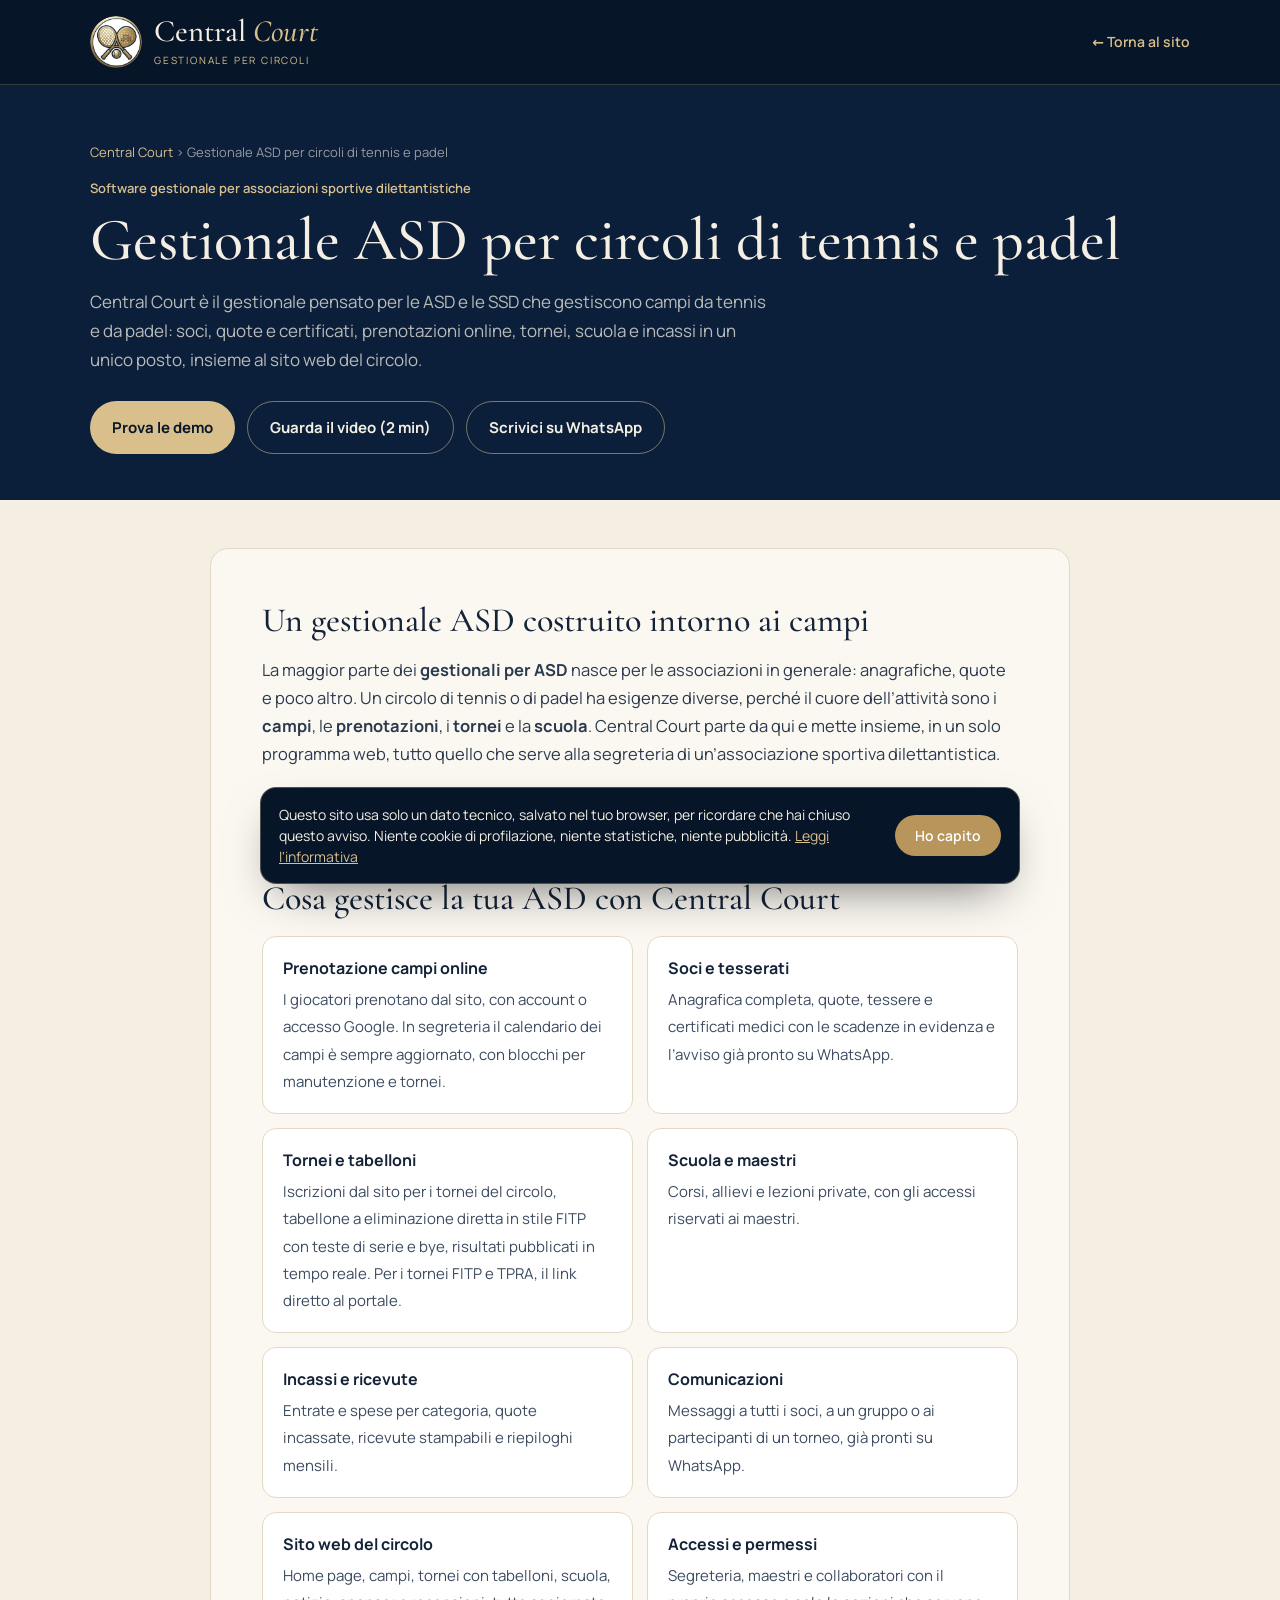
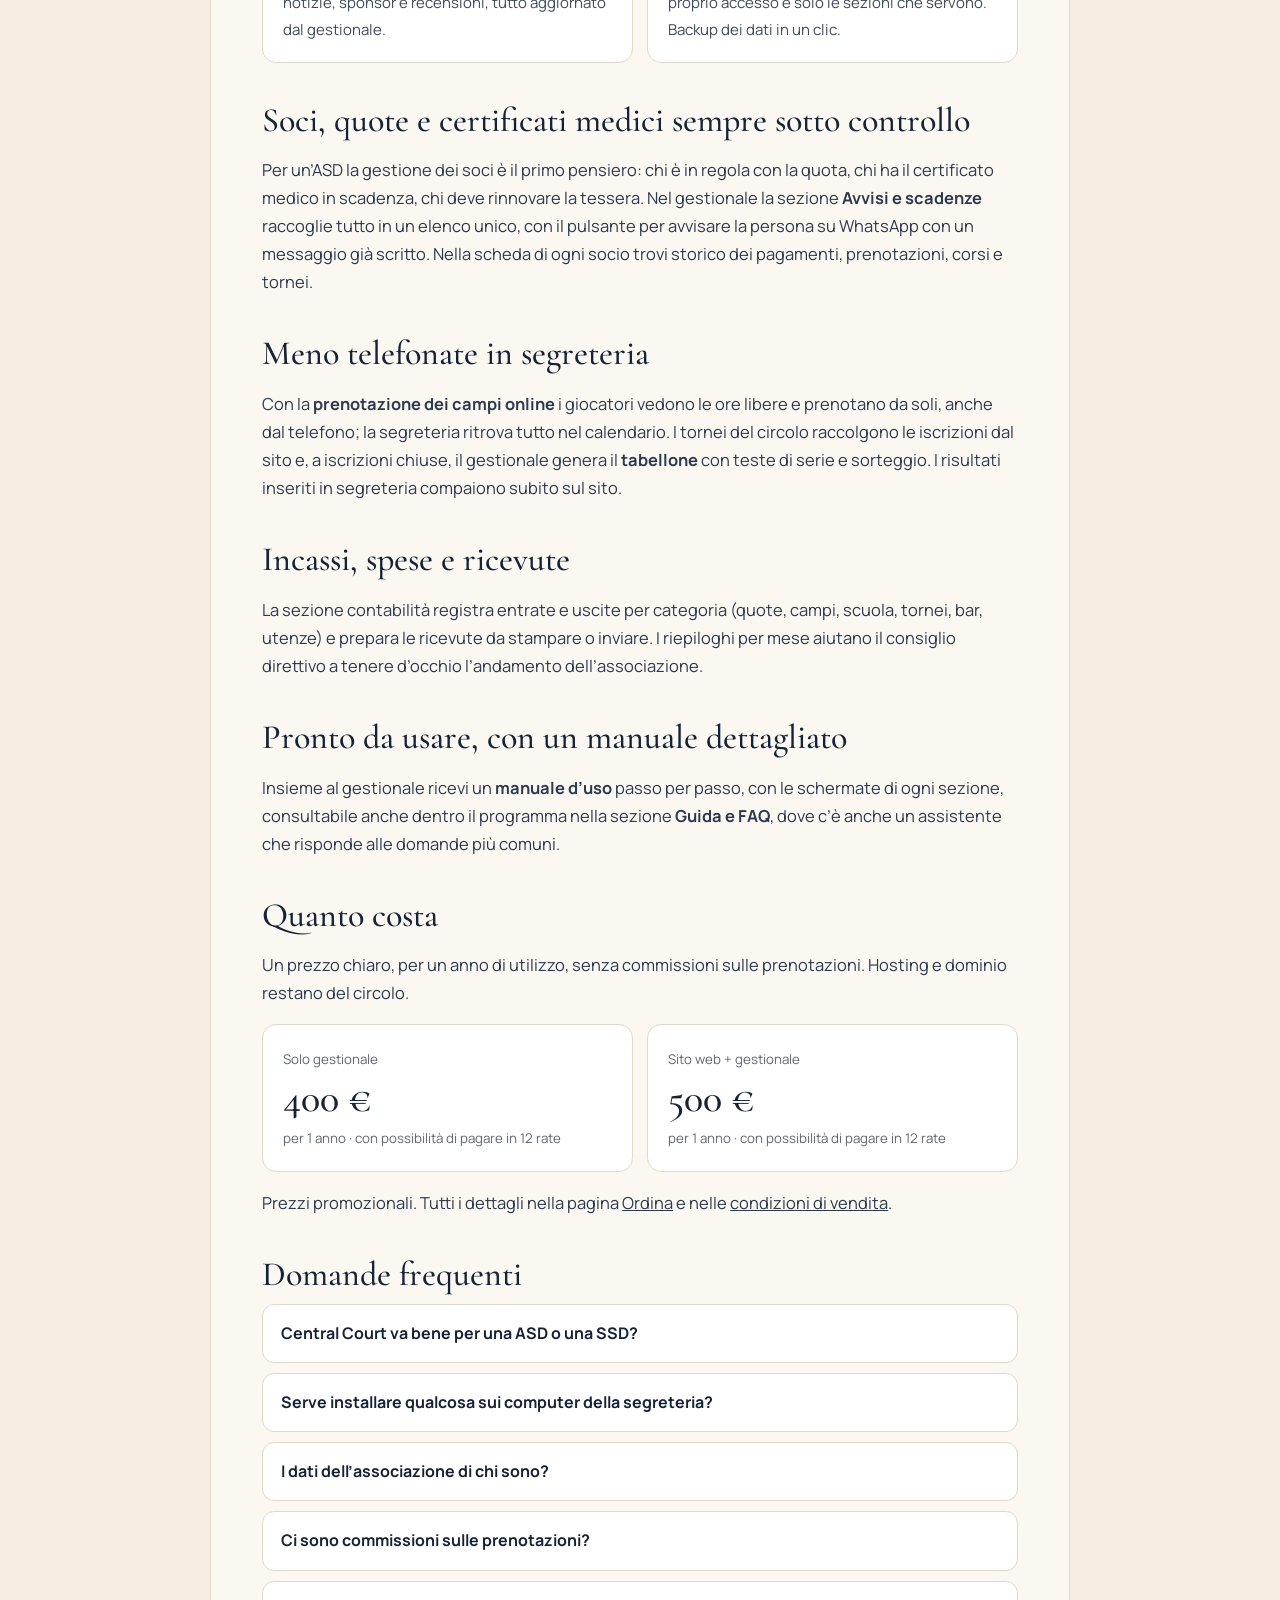
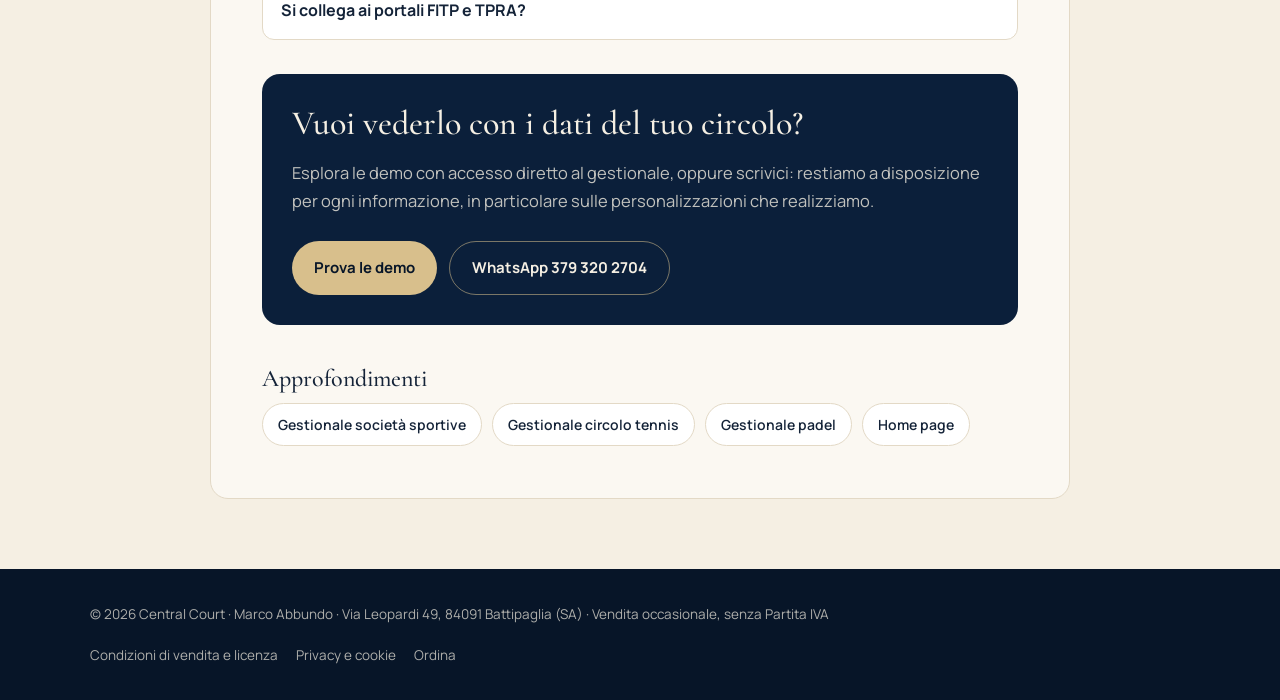
==== gestionale-asd/index.html @ caa9c9d4 "SEO: pagine Gestionale ASD, società sportive, circolo tennis e padel Co-Authored-By: Claude Opus 5.5" ====
<!DOCTYPE html>
<html lang="it">
<head>
<meta charset="utf-8">
<meta name="viewport" content="width=device-width,initial-scale=1">
<title>Gestionale ASD per circoli di tennis e padel · Central Court</title>
<meta name="description" content="Gestionale per ASD e SSD sportive: soci, quote, certificati medici, prenotazione campi online, tornei con tabellone, scuola, incassi e sito web. 400 € per un anno.">
<link rel="canonical" href="https://www.centralcourt.it/gestionale-asd/">
<meta name="robots" content="index,follow,max-image-preview:large">
<meta property="og:title" content="Gestionale ASD per circoli di tennis e padel · Central Court"><meta property="og:description" content="Gestionale per ASD e SSD sportive: soci, quote, certificati medici, prenotazione campi online, tornei con tabellone, scuola, incassi e sito web. 400 € per un anno."><meta property="og:image" content="https://www.centralcourt.it/img/og-central-court.jpg"><meta property="og:url" content="https://www.centralcourt.it/gestionale-asd/"><meta property="og:type" content="website"><meta property="og:locale" content="it_IT"><meta property="og:site_name" content="Central Court">
<meta name="twitter:card" content="summary_large_image">
<link rel="icon" type="image/png" href="/img/favicon.png">
<link href="/fonts/fonts.css" rel="stylesheet">
<style>
:root{--navy:#0b1f3a;--deep:#071528;--cream:#f5efe3;--paper:#fbf8f2;--gold:#b8955a;--gold2:#d8bf8c;--ink:#142338;--soft:#5d6878;--line:#e3d9c6;--serif:'Cormorant Garamond',Georgia,serif;--sans:'Manrope',system-ui,-apple-system,'Segoe UI',sans-serif}
*{box-sizing:border-box}html{scroll-behavior:smooth}
body{margin:0;background:var(--cream);color:var(--ink);font:16px/1.7 var(--sans);-webkit-font-smoothing:antialiased}
a{color:inherit}.wrap{width:min(1100px,100% - 2*max(5vw,16px));margin:0 auto}
.top{background:var(--deep);border-bottom:1px solid rgba(216,191,140,.22)}
.top .wrap{display:flex;align-items:center;justify-content:space-between;height:84px;gap:16px}
.logo{display:flex;align-items:center;gap:12px;text-decoration:none;color:var(--cream)}
.logo img{width:52px;height:52px;border-radius:50%}
.logo b{font:500 31px/1 var(--serif);display:block}.logo b em{font-style:italic;color:var(--gold2)}.logo small{font-size:10px;letter-spacing:.18em;text-transform:uppercase;color:var(--gold2);display:block;margin-top:5px}
.back{color:var(--gold2);text-decoration:none;font-size:14px;font-weight:600}.back:hover{color:#fff}
.hero{background:var(--navy);color:var(--cream);padding:56px 0 46px}
.kick{font-size:13px;font-weight:600;color:var(--gold2);margin:0 0 10px}
h1{font:500 clamp(38px,5vw,60px)/1.05 var(--serif);margin:0}
.hero p.l{color:rgba(245,239,227,.75);max-width:680px;margin:16px 0 0;font-size:17px}
.lay{display:grid;grid-template-columns:240px 1fr;gap:48px;padding:48px 0 70px;align-items:start}
.toc{position:sticky;top:20px;font-size:14px;border-left:2px solid var(--line);padding-left:16px}
.toc b{display:block;font-size:12px;letter-spacing:.12em;text-transform:uppercase;color:var(--gold);margin-bottom:8px}
.toc a{display:block;text-decoration:none;color:var(--soft);padding:4px 0;line-height:1.35}.toc a:hover{color:var(--ink)}
.doc{background:var(--paper);border:1px solid var(--line);border-radius:18px;padding:clamp(24px,4vw,48px)}
.doc h2{font:500 30px/1.15 var(--serif);margin:38px 0 10px;scroll-margin-top:20px}.doc h2:first-child{margin-top:0}
.doc h3{font-size:16px;margin:22px 0 4px}
.doc p,.doc li{color:#2b3a4f}.doc ul{padding-left:20px}.doc li{margin:4px 0}
.box{background:#fff;border:1px solid var(--line);border-left:4px solid var(--gold);border-radius:10px;padding:16px 20px;margin:16px 0}
.box p{margin:4px 0}
table{width:100%;border-collapse:collapse;margin:12px 0;font-size:15px}td,th{border-bottom:1px solid var(--line);padding:9px 8px;text-align:left;vertical-align:top}th{font-size:12.5px;letter-spacing:.06em;text-transform:uppercase;color:var(--soft)}
.ph{background:#fde9b8;color:#142338;padding:0 4px;border-radius:4px}
.lay.one{grid-template-columns:1fr;max-width:860px}
.agg{color:var(--soft);font-size:14px;margin-top:30px}
footer{background:var(--deep);color:rgba(245,239,227,.7);padding:34px 0;font-size:13.5px}
footer .wrap{display:flex;justify-content:space-between;gap:18px;flex-wrap:wrap}footer a{text-decoration:none}footer a:hover{color:var(--gold2)}
footer nav{display:flex;gap:18px;flex-wrap:wrap}
.ck{position:fixed;left:16px;right:16px;bottom:16px;z-index:90;max-width:760px;margin:0 auto;background:var(--deep);color:var(--cream);border:1px solid rgba(216,191,140,.35);border-radius:16px;padding:16px 18px;display:none;gap:16px;align-items:center;box-shadow:0 20px 50px -20px rgba(0,0,0,.6);font-size:14px;line-height:1.5}
.ck.on{display:flex}.ck p{margin:0;flex:1}.ck a{color:var(--gold2)}
.ck button{background:var(--gold);color:#fff;border:0;border-radius:999px;padding:11px 20px;font:600 14px var(--sans);cursor:pointer;white-space:nowrap}
@media(max-width:820px){.lay{grid-template-columns:1fr}.toc{position:static}.ck{flex-direction:column;align-items:stretch}}

.lp .doc{padding:clamp(24px,4vw,52px)}.lp .doc h2{font-size:34px}.lp .doc p{font-size:16.5px}
.ctas{display:flex;flex-wrap:wrap;gap:12px;margin-top:26px}.ctas a{display:inline-flex;align-items:center;gap:8px;padding:13px 22px;border-radius:999px;font-weight:700;text-decoration:none;font-size:15px}
.ctas .p{background:var(--gold2);color:var(--deep)}.ctas .s{border:1px solid rgba(216,191,140,.55);color:var(--cream)}.ctas .s:hover{background:rgba(255,255,255,.06)}
.feat{display:grid;grid-template-columns:repeat(2,minmax(0,1fr));gap:14px;margin:18px 0 8px}.feat div{background:#fff;border:1px solid var(--line);border-radius:14px;padding:18px 20px}.feat b{display:block;font-size:16px;margin-bottom:4px;color:var(--ink)}.feat span{color:#3c4b60;font-size:15px;line-height:1.55}
.prz{display:grid;grid-template-columns:1fr 1fr;gap:14px;margin:16px 0}.prz div{background:#fff;border:1px solid var(--line);border-radius:14px;padding:20px}.prz b{font:500 40px/1 var(--serif);display:block;margin:6px 0}.prz small{color:var(--soft)}
.faq details{background:#fff;border:1px solid var(--line);border-radius:12px;margin:10px 0;padding:0 18px}.faq summary{cursor:pointer;font-weight:700;padding:15px 0;list-style:none}.faq summary::-webkit-details-marker{display:none}.faq details p{margin:0 0 15px}
.band{background:var(--navy);color:var(--cream);border-radius:18px;padding:30px;margin-top:34px}.band h2{color:var(--cream);margin:0 0 6px!important}.band p{color:rgba(245,239,227,.78)!important}
.rel{display:flex;flex-wrap:wrap;gap:10px;margin-top:10px}.rel a{border:1px solid var(--line);background:#fff;border-radius:999px;padding:9px 15px;text-decoration:none;font-weight:600;font-size:14px}
.crumb{font-size:13px;color:rgba(245,239,227,.6);margin:0 0 14px}.crumb a{color:var(--gold2);text-decoration:none}
@media(max-width:760px){.feat,.prz{grid-template-columns:1fr}}
</style>
<script type="application/ld+json">[{"@context": "https://schema.org", "@type": "BreadcrumbList", "itemListElement": [{"@type": "ListItem", "position": 1, "name": "Central Court", "item": "https://www.centralcourt.it/"}, {"@type": "ListItem", "position": 2, "name": "Gestionale ASD per circoli di tennis e padel", "item": "https://www.centralcourt.it/gestionale-asd/"}]}, {"@context": "https://schema.org", "@type": "FAQPage", "mainEntity": [{"@type": "Question", "name": "Central Court va bene per una ASD o una SSD?", "acceptedAnswer": {"@type": "Answer", "text": "Sì. È pensato per associazioni e società sportive dilettantistiche che gestiscono campi da tennis e da padel: soci, quote, certificati, prenotazioni, tornei, scuola e incassi."}}, {"@type": "Question", "name": "Serve installare qualcosa sui computer della segreteria?", "acceptedAnswer": {"@type": "Answer", "text": "No. Gestionale e sito sono online sull’hosting del circolo e si usano dal browser, da computer, tablet e telefono."}}, {"@type": "Question", "name": "I dati dell’associazione di chi sono?", "acceptedAnswer": {"@type": "Answer", "text": "Del circolo. Restano sul suo hosting e dal gestionale si scarica in ogni momento una copia completa."}}, {"@type": "Question", "name": "Ci sono commissioni sulle prenotazioni?", "acceptedAnswer": {"@type": "Answer", "text": "No. Si paga solo l’anno di utilizzo: 400 € il gestionale, 500 € sito e gestionale, anche in 12 rate."}}, {"@type": "Question", "name": "Si collega ai portali FITP e TPRA?", "acceptedAnswer": {"@type": "Answer", "text": "Per i tornei federali il gestionale pubblica il collegamento diretto alla pagina del torneo sul portale FITP o TPRA, dove i giocatori si iscrivono. I portali federali non offrono un collegamento automatico per programmi esterni."}}]}, {"@context": "https://schema.org", "@type": "SoftwareApplication", "name": "Central Court", "applicationCategory": "BusinessApplication", "operatingSystem": "Web", "url": "https://www.centralcourt.it/gestionale-asd/", "description": "Gestionale per ASD e SSD sportive: soci, quote, certificati medici, prenotazione campi online, tornei con tabellone, scuola, incassi e sito web. 400 € per un anno.", "offers": [{"@type": "Offer", "name": "Gestionale", "price": "400", "priceCurrency": "EUR"}, {"@type": "Offer", "name": "Sito web e gestionale", "price": "500", "priceCurrency": "EUR"}]}]</script>
</head>
<body class="lp">
<header class="top"><div class="wrap"><a class="logo" href="/"><img src="/img/cc-logo-160.webp" alt="Logo Central Court" width="42" height="42"><span><b>Central <em>Court</em></b><small>Gestionale per circoli</small></span></a><a class="back" href="/">← Torna al sito</a></div></header>
<section class="hero"><div class="wrap"><p class="crumb"><a href="/">Central Court</a> › Gestionale ASD per circoli di tennis e padel</p><p class="kick">Software gestionale per associazioni sportive dilettantistiche</p><h1>Gestionale ASD per circoli di tennis e padel</h1><p class="l">Central Court è il gestionale pensato per le ASD e le SSD che gestiscono campi da tennis e da padel: soci, quote e certificati, prenotazioni online, tornei, scuola e incassi in un unico posto, insieme al sito web del circolo.</p>
<div class="ctas"><a class="p" href="/#edizioni">Prova le demo</a><a class="s" href="/video/">Guarda il video (2 min)</a><a class="s" href="https://wa.me/393793202704?text=Ciao%2C%20vorrei%20informazioni%20su%20Central%20Court%20per%20il%20mio%20circolo" target="_blank" rel="noopener">Scrivici su WhatsApp</a></div></div></section>
<div class="wrap lay one"><article class="doc"><h2 id="cosa">Un gestionale ASD costruito intorno ai campi</h2>
<p>La maggior parte dei <b>gestionali per ASD</b> nasce per le associazioni in generale: anagrafiche, quote e poco altro. Un circolo di tennis o di padel ha esigenze diverse, perché il cuore dell’attività sono i <b>campi</b>, le <b>prenotazioni</b>, i <b>tornei</b> e la <b>scuola</b>. Central Court parte da qui e mette insieme, in un solo programma web, tutto quello che serve alla segreteria di un’associazione sportiva dilettantistica.</p>
<p>Si usa dal computer della segreteria, dal tablet o dal telefono, senza installare nulla: il gestionale e il sito sono online sull’hosting del circolo, che resta proprietario dei suoi dati.</p>
<h2 id="funzioni">Cosa gestisce la tua ASD con Central Court</h2><div class="feat"><div><b>Prenotazione campi online</b><span>I giocatori prenotano dal sito, con account o accesso Google. In segreteria il calendario dei campi è sempre aggiornato, con blocchi per manutenzione e tornei.</span></div><div><b>Soci e tesserati</b><span>Anagrafica completa, quote, tessere e certificati medici con le scadenze in evidenza e l’avviso già pronto su WhatsApp.</span></div><div><b>Tornei e tabelloni</b><span>Iscrizioni dal sito per i tornei del circolo, tabellone a eliminazione diretta in stile FITP con teste di serie e bye, risultati pubblicati in tempo reale. Per i tornei FITP e TPRA, il link diretto al portale.</span></div><div><b>Scuola e maestri</b><span>Corsi, allievi e lezioni private, con gli accessi riservati ai maestri.</span></div><div><b>Incassi e ricevute</b><span>Entrate e spese per categoria, quote incassate, ricevute stampabili e riepiloghi mensili.</span></div><div><b>Comunicazioni</b><span>Messaggi a tutti i soci, a un gruppo o ai partecipanti di un torneo, già pronti su WhatsApp.</span></div><div><b>Sito web del circolo</b><span>Home page, campi, tornei con tabelloni, scuola, notizie, sponsor e recensioni, tutto aggiornato dal gestionale.</span></div><div><b>Accessi e permessi</b><span>Segreteria, maestri e collaboratori con il proprio accesso e solo le sezioni che servono. Backup dei dati in un clic.</span></div></div>
<h2 id="soci">Soci, quote e certificati medici sempre sotto controllo</h2>
<p>Per un’ASD la gestione dei soci è il primo pensiero: chi è in regola con la quota, chi ha il certificato medico in scadenza, chi deve rinnovare la tessera. Nel gestionale la sezione <b>Avvisi e scadenze</b> raccoglie tutto in un elenco unico, con il pulsante per avvisare la persona su WhatsApp con un messaggio già scritto. Nella scheda di ogni socio trovi storico dei pagamenti, prenotazioni, corsi e tornei.</p>
<h2 id="segreteria">Meno telefonate in segreteria</h2>
<p>Con la <b>prenotazione dei campi online</b> i giocatori vedono le ore libere e prenotano da soli, anche dal telefono; la segreteria ritrova tutto nel calendario. I tornei del circolo raccolgono le iscrizioni dal sito e, a iscrizioni chiuse, il gestionale genera il <b>tabellone</b> con teste di serie e sorteggio. I risultati inseriti in segreteria compaiono subito sul sito.</p>
<h2 id="conti">Incassi, spese e ricevute</h2>
<p>La sezione contabilità registra entrate e uscite per categoria (quote, campi, scuola, tornei, bar, utenze) e prepara le ricevute da stampare o inviare. I riepiloghi per mese aiutano il consiglio direttivo a tenere d’occhio l’andamento dell’associazione.</p>
<h2 id="manuale">Pronto da usare, con un manuale dettagliato</h2>
<p>Insieme al gestionale ricevi un <b>manuale d’uso</b> passo per passo, con le schermate di ogni sezione, consultabile anche dentro il programma nella sezione <b>Guida e FAQ</b>, dove c’è anche un assistente che risponde alle domande più comuni.</p>
<h2 id="prezzi">Quanto costa</h2>
<p>Un prezzo chiaro, per un anno di utilizzo, senza commissioni sulle prenotazioni. Hosting e dominio restano del circolo.</p>
<div class="prz"><div><small>Solo gestionale</small><b>400 €</b><small>per 1 anno · con possibilità di pagare in 12 rate</small></div><div><small>Sito web + gestionale</small><b>500 €</b><small>per 1 anno · con possibilità di pagare in 12 rate</small></div></div>
<p>Prezzi promozionali. Tutti i dettagli nella pagina <a href="/ordina.html">Ordina</a> e nelle <a href="/condizioni-di-vendita.html">condizioni di vendita</a>.</p>
<h2 id="faq">Domande frequenti</h2><div class="faq"><details><summary>Central Court va bene per una ASD o una SSD?</summary><p>Sì. È pensato per associazioni e società sportive dilettantistiche che gestiscono campi da tennis e da padel: soci, quote, certificati, prenotazioni, tornei, scuola e incassi.</p></details><details><summary>Serve installare qualcosa sui computer della segreteria?</summary><p>No. Gestionale e sito sono online sull’hosting del circolo e si usano dal browser, da computer, tablet e telefono.</p></details><details><summary>I dati dell’associazione di chi sono?</summary><p>Del circolo. Restano sul suo hosting e dal gestionale si scarica in ogni momento una copia completa.</p></details><details><summary>Ci sono commissioni sulle prenotazioni?</summary><p>No. Si paga solo l’anno di utilizzo: 400 € il gestionale, 500 € sito e gestionale, anche in 12 rate.</p></details><details><summary>Si collega ai portali FITP e TPRA?</summary><p>Per i tornei federali il gestionale pubblica il collegamento diretto alla pagina del torneo sul portale FITP o TPRA, dove i giocatori si iscrivono. I portali federali non offrono un collegamento automatico per programmi esterni.</p></details></div>
<div class="band"><h2>Vuoi vederlo con i dati del tuo circolo?</h2><p>Esplora le demo con accesso diretto al gestionale, oppure scrivici: restiamo a disposizione per ogni informazione, in particolare sulle personalizzazioni che realizziamo.</p><div class="ctas"><a class="p" href="/#edizioni">Prova le demo</a><a class="s" href="https://wa.me/393793202704?text=Ciao%2C%20vorrei%20informazioni%20su%20Central%20Court%20per%20il%20mio%20circolo" target="_blank" rel="noopener">WhatsApp 379 320 2704</a></div></div>
<h2 id="altro" style="font-size:24px;margin-top:40px">Approfondimenti</h2><div class="rel"><a href="/gestionale-societa-sportive/">Gestionale società sportive</a><a href="/gestionale-circolo-tennis/">Gestionale circolo tennis</a><a href="/gestionale-padel/">Gestionale padel</a><a href="/">Home page</a></div>
</article></div>
<footer><div class="wrap"><span>© 2026 Central Court · Marco Abbundo · Via Leopardi 49, 84091 Battipaglia (SA) · Vendita occasionale, senza Partita IVA</span>
<nav><a href="/condizioni-di-vendita.html">Condizioni di vendita e licenza</a><a href="/privacy.html">Privacy e cookie</a><a href="/ordina.html">Ordina</a></nav></div></footer>
<div class="ck" id="ck" role="dialog" aria-label="Informativa cookie"><p>Questo sito usa solo un dato tecnico, salvato nel tuo browser, per ricordare che hai chiuso questo avviso. Niente cookie di profilazione, niente statistiche, niente pubblicità. <a href="/privacy.html#cookie">Leggi l'informativa</a></p><button id="ckOk">Ho capito</button></div>
<script>{const c=document.getElementById('ck');let ok=false;try{ok=localStorage.getItem('cc_ck')==='1'}catch(e){}if(!ok)c.classList.add('on');document.getElementById('ckOk').onclick=()=>{try{localStorage.setItem('cc_ck','1')}catch(e){}c.classList.remove('on')};document.querySelectorAll('[data-ck]').forEach(a=>a.onclick=e=>{e.preventDefault();c.classList.add('on')})}</script>
</body>
</html>
---- fonts/fonts.css ----
@font-face{font-family:'Cormorant Garamond';font-style:normal;font-weight:400;font-display:swap;src:url(/fonts/cormorant-garamond-latin-400-normal.woff2) format('woff2');unicode-range:U+0000-00FF,U+0131,U+0152-0153,U+02BB-02BC,U+02C6,U+02DA,U+02DC,U+0304,U+0308,U+0329,U+2000-206F,U+20AC,U+2122,U+2191,U+2193,U+2212,U+2215,U+FEFF,U+FFFD}
@font-face{font-family:'Cormorant Garamond';font-style:italic;font-weight:400;font-display:swap;src:url(/fonts/cormorant-garamond-latin-400-italic.woff2) format('woff2');unicode-range:U+0000-00FF,U+0131,U+0152-0153,U+02BB-02BC,U+02C6,U+02DA,U+02DC,U+0304,U+0308,U+0329,U+2000-206F,U+20AC,U+2122,U+2191,U+2193,U+2212,U+2215,U+FEFF,U+FFFD}
@font-face{font-family:'Cormorant Garamond';font-style:normal;font-weight:500;font-display:swap;src:url(/fonts/cormorant-garamond-latin-500-normal.woff2) format('woff2');unicode-range:U+0000-00FF,U+0131,U+0152-0153,U+02BB-02BC,U+02C6,U+02DA,U+02DC,U+0304,U+0308,U+0329,U+2000-206F,U+20AC,U+2122,U+2191,U+2193,U+2212,U+2215,U+FEFF,U+FFFD}
@font-face{font-family:'Cormorant Garamond';font-style:italic;font-weight:500;font-display:swap;src:url(/fonts/cormorant-garamond-latin-500-italic.woff2) format('woff2');unicode-range:U+0000-00FF,U+0131,U+0152-0153,U+02BB-02BC,U+02C6,U+02DA,U+02DC,U+0304,U+0308,U+0329,U+2000-206F,U+20AC,U+2122,U+2191,U+2193,U+2212,U+2215,U+FEFF,U+FFFD}
@font-face{font-family:'Cormorant Garamond';font-style:normal;font-weight:600;font-display:swap;src:url(/fonts/cormorant-garamond-latin-600-normal.woff2) format('woff2');unicode-range:U+0000-00FF,U+0131,U+0152-0153,U+02BB-02BC,U+02C6,U+02DA,U+02DC,U+0304,U+0308,U+0329,U+2000-206F,U+20AC,U+2122,U+2191,U+2193,U+2212,U+2215,U+FEFF,U+FFFD}
@font-face{font-family:'Cormorant Garamond';font-style:italic;font-weight:600;font-display:swap;src:url(/fonts/cormorant-garamond-latin-600-italic.woff2) format('woff2');unicode-range:U+0000-00FF,U+0131,U+0152-0153,U+02BB-02BC,U+02C6,U+02DA,U+02DC,U+0304,U+0308,U+0329,U+2000-206F,U+20AC,U+2122,U+2191,U+2193,U+2212,U+2215,U+FEFF,U+FFFD}
@font-face{font-family:'Manrope';font-style:normal;font-weight:300;font-display:swap;src:url(/fonts/manrope-latin-300-normal.woff2) format('woff2');unicode-range:U+0000-00FF,U+0131,U+0152-0153,U+02BB-02BC,U+02C6,U+02DA,U+02DC,U+0304,U+0308,U+0329,U+2000-206F,U+20AC,U+2122,U+2191,U+2193,U+2212,U+2215,U+FEFF,U+FFFD}
@font-face{font-family:'Manrope';font-style:normal;font-weight:400;font-display:swap;src:url(/fonts/manrope-latin-400-normal.woff2) format('woff2');unicode-range:U+0000-00FF,U+0131,U+0152-0153,U+02BB-02BC,U+02C6,U+02DA,U+02DC,U+0304,U+0308,U+0329,U+2000-206F,U+20AC,U+2122,U+2191,U+2193,U+2212,U+2215,U+FEFF,U+FFFD}
@font-face{font-family:'Manrope';font-style:normal;font-weight:500;font-display:swap;src:url(/fonts/manrope-latin-500-normal.woff2) format('woff2');unicode-range:U+0000-00FF,U+0131,U+0152-0153,U+02BB-02BC,U+02C6,U+02DA,U+02DC,U+0304,U+0308,U+0329,U+2000-206F,U+20AC,U+2122,U+2191,U+2193,U+2212,U+2215,U+FEFF,U+FFFD}
@font-face{font-family:'Manrope';font-style:normal;font-weight:600;font-display:swap;src:url(/fonts/manrope-latin-600-normal.woff2) format('woff2');unicode-range:U+0000-00FF,U+0131,U+0152-0153,U+02BB-02BC,U+02C6,U+02DA,U+02DC,U+0304,U+0308,U+0329,U+2000-206F,U+20AC,U+2122,U+2191,U+2193,U+2212,U+2215,U+FEFF,U+FFFD}
@font-face{font-family:'Manrope';font-style:normal;font-weight:700;font-display:swap;src:url(/fonts/manrope-latin-700-normal.woff2) format('woff2');unicode-range:U+0000-00FF,U+0131,U+0152-0153,U+02BB-02BC,U+02C6,U+02DA,U+02DC,U+0304,U+0308,U+0329,U+2000-206F,U+20AC,U+2122,U+2191,U+2193,U+2212,U+2215,U+FEFF,U+FFFD}
@font-face{font-family:'Bricolage Grotesque';font-style:normal;font-weight:200 800;font-stretch:75% 100%;font-display:swap;src:url(/fonts/bricolage-grotesque-latin-opsz-normal.woff2) format('woff2-variations');unicode-range:U+0000-00FF,U+0131,U+0152-0153,U+02BB-02BC,U+02C6,U+02DA,U+02DC,U+0304,U+0308,U+0329,U+2000-206F,U+20AC,U+2122,U+2191,U+2193,U+2212,U+2215,U+FEFF,U+FFFD}
@font-face{font-family:'Inter';font-style:normal;font-weight:100 900;font-display:swap;src:url(/fonts/inter-latin-wght-normal.woff2) format('woff2-variations');unicode-range:U+0000-00FF,U+0131,U+0152-0153,U+02BB-02BC,U+02C6,U+02DA,U+02DC,U+0304,U+0308,U+0329,U+2000-206F,U+20AC,U+2122,U+2191,U+2193,U+2212,U+2215,U+FEFF,U+FFFD}
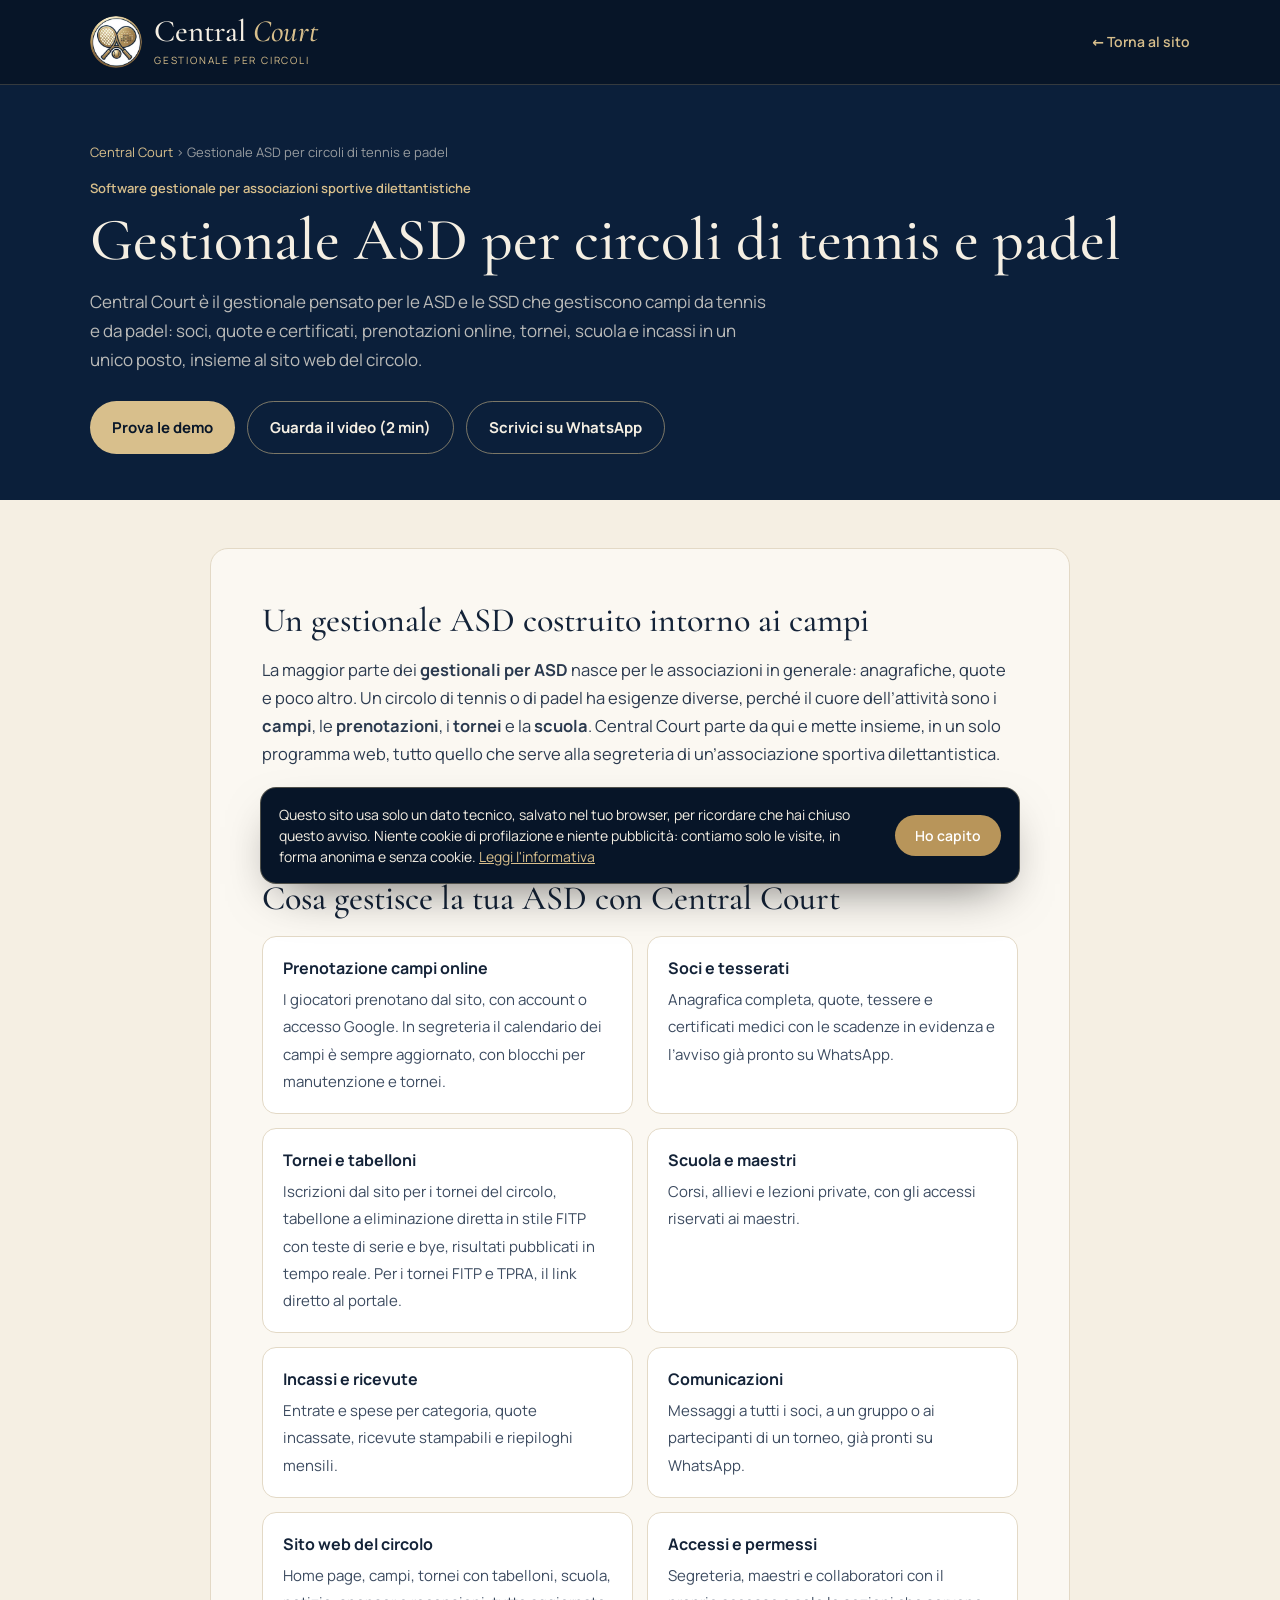
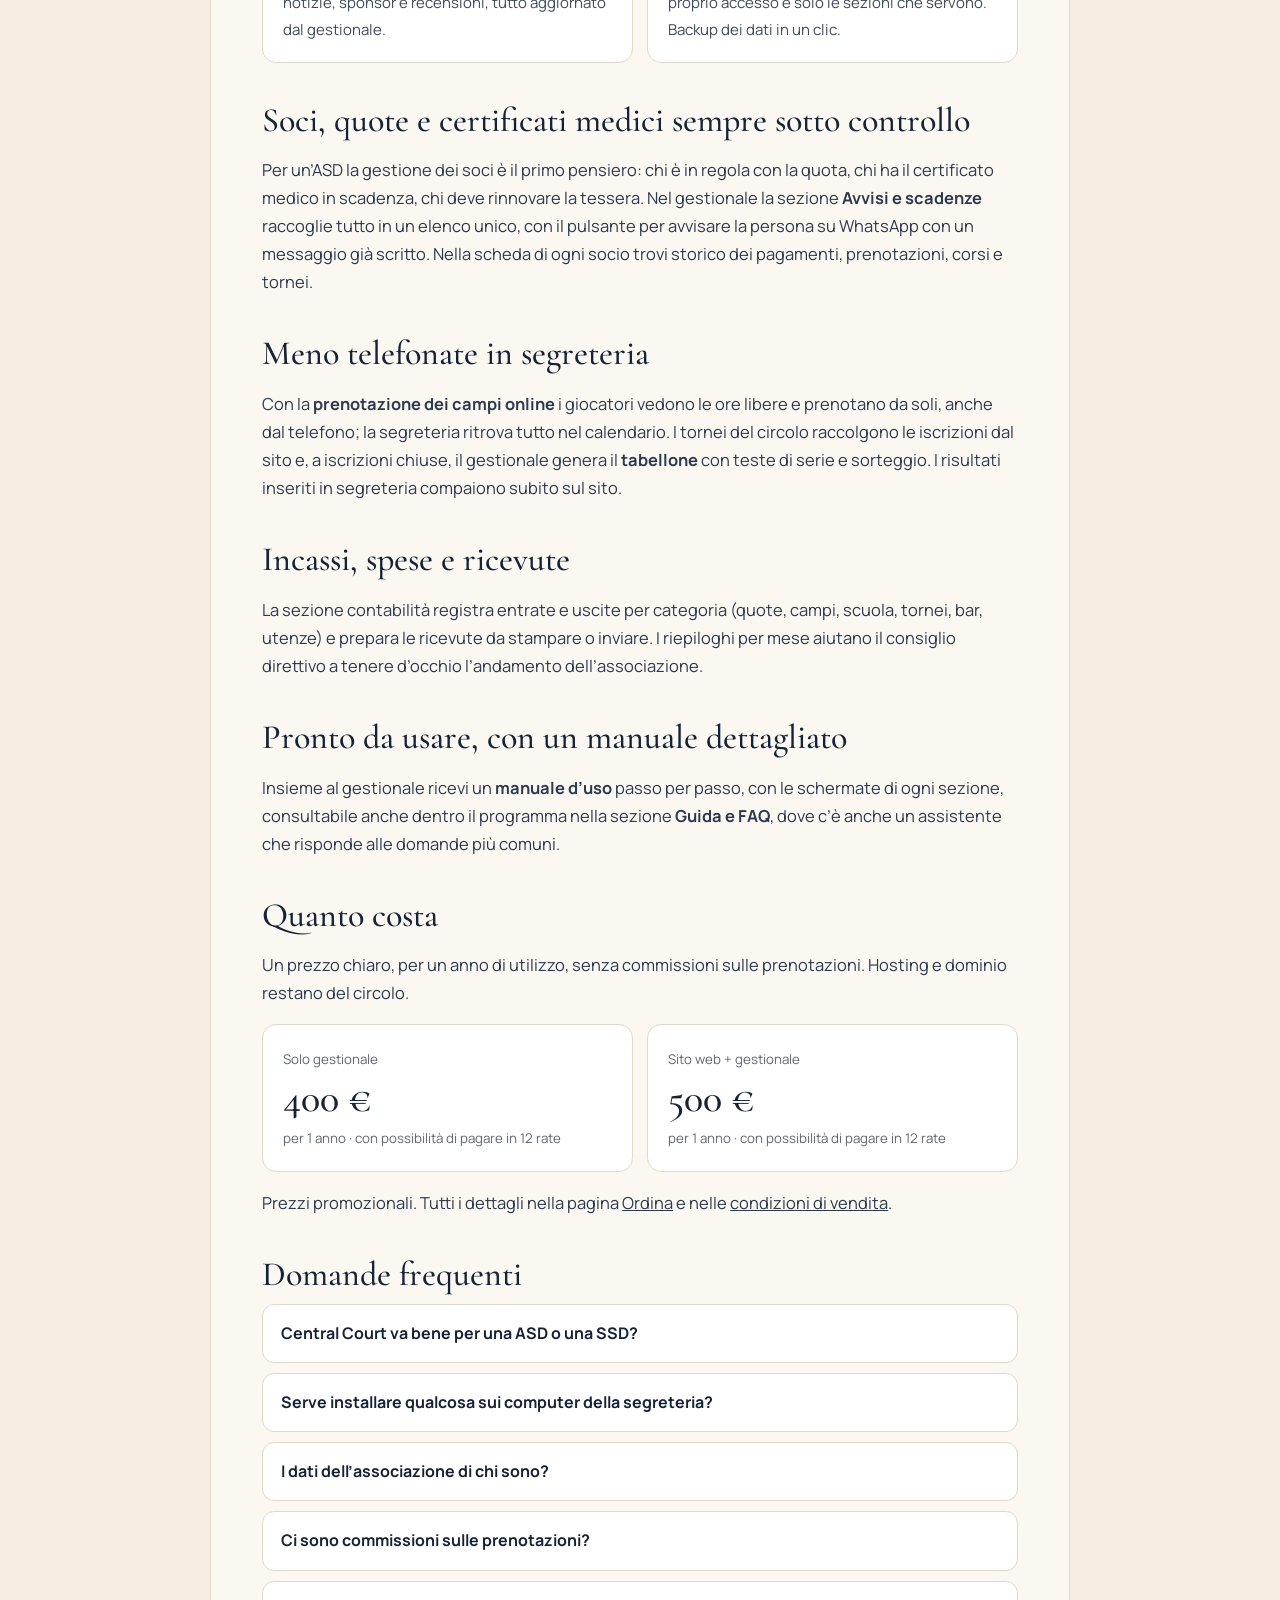
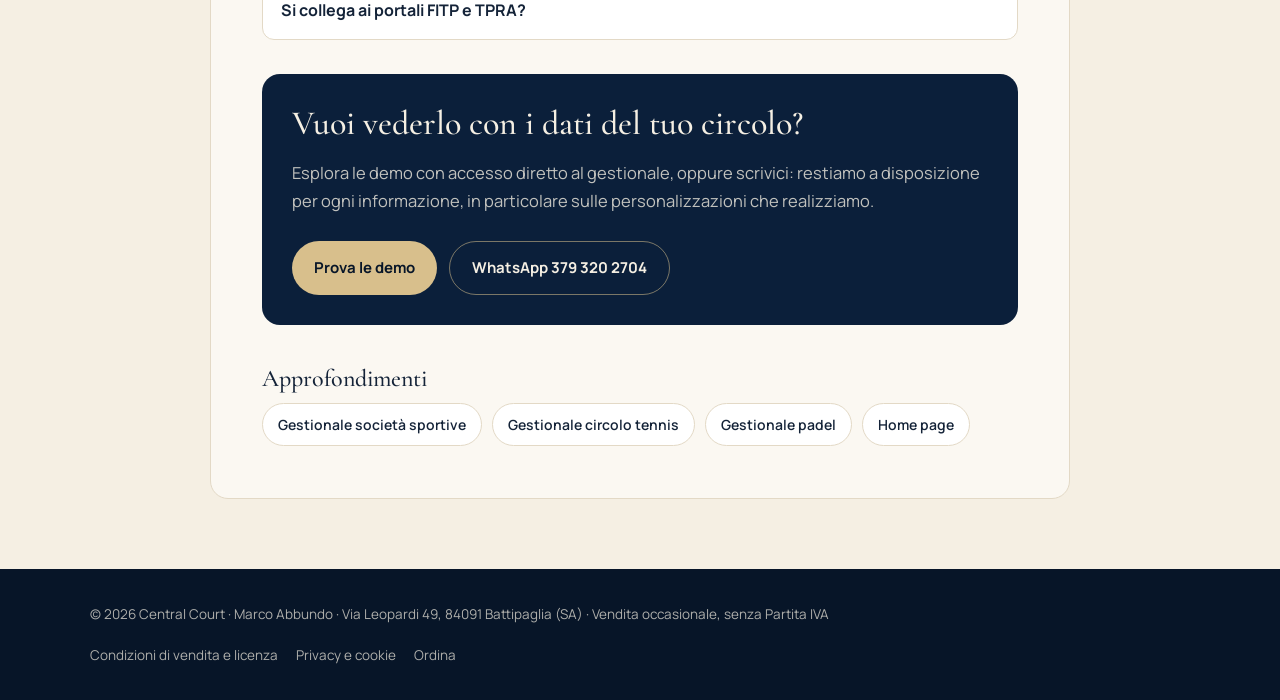
==== commit 52817c04: "Contatore visite anonimo collegato al gestionale; privacy aggiornata Co-Authored-By: Claude Opus 5.5" ====
--- a/gestionale-asd/index.html
+++ b/gestionale-asd/index.html
@@ -87,7 +87,7 @@
 </article></div>
 <footer><div class="wrap"><span>© 2026 Central Court · Marco Abbundo · Via Leopardi 49, 84091 Battipaglia (SA) · Vendita occasionale, senza Partita IVA</span>
 <nav><a href="/condizioni-di-vendita.html">Condizioni di vendita e licenza</a><a href="/privacy.html">Privacy e cookie</a><a href="/ordina.html">Ordina</a></nav></div></footer>
-<div class="ck" id="ck" role="dialog" aria-label="Informativa cookie"><p>Questo sito usa solo un dato tecnico, salvato nel tuo browser, per ricordare che hai chiuso questo avviso. Niente cookie di profilazione, niente statistiche, niente pubblicità. <a href="/privacy.html#cookie">Leggi l'informativa</a></p><button id="ckOk">Ho capito</button></div>
+<div class="ck" id="ck" role="dialog" aria-label="Informativa cookie"><p>Questo sito usa solo un dato tecnico, salvato nel tuo browser, per ricordare che hai chiuso questo avviso. Niente cookie di profilazione e niente pubblicità: contiamo solo le visite, in forma anonima e senza cookie. <a href="/privacy.html#cookie">Leggi l'informativa</a></p><button id="ckOk">Ho capito</button></div>
 <script>{const c=document.getElementById('ck');let ok=false;try{ok=localStorage.getItem('cc_ck')==='1'}catch(e){}if(!ok)c.classList.add('on');document.getElementById('ckOk').onclick=()=>{try{localStorage.setItem('cc_ck','1')}catch(e){}c.classList.remove('on')};document.querySelectorAll('[data-ck]').forEach(a=>a.onclick=e=>{e.preventDefault();c.classList.add('on')})}</script>
-</body>
+<script src="/cc.js" defer></script></body>
 </html>
